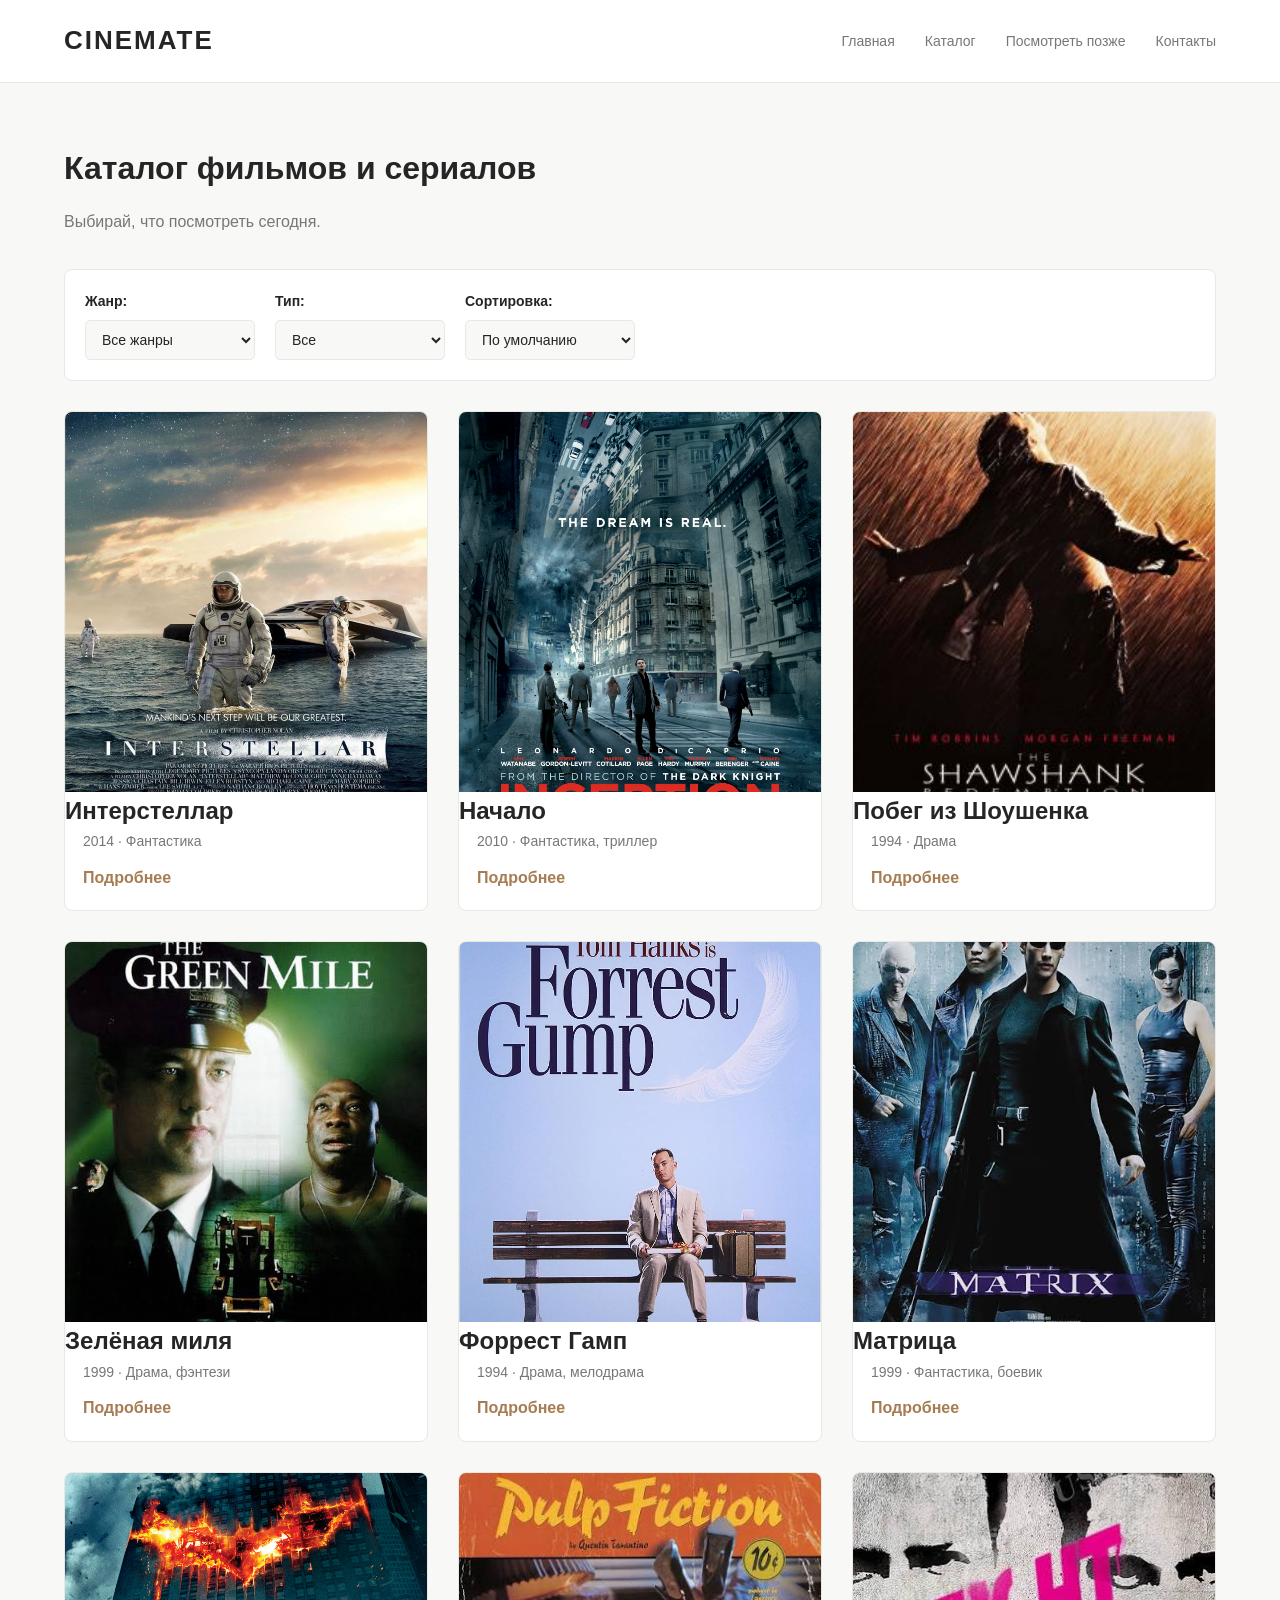
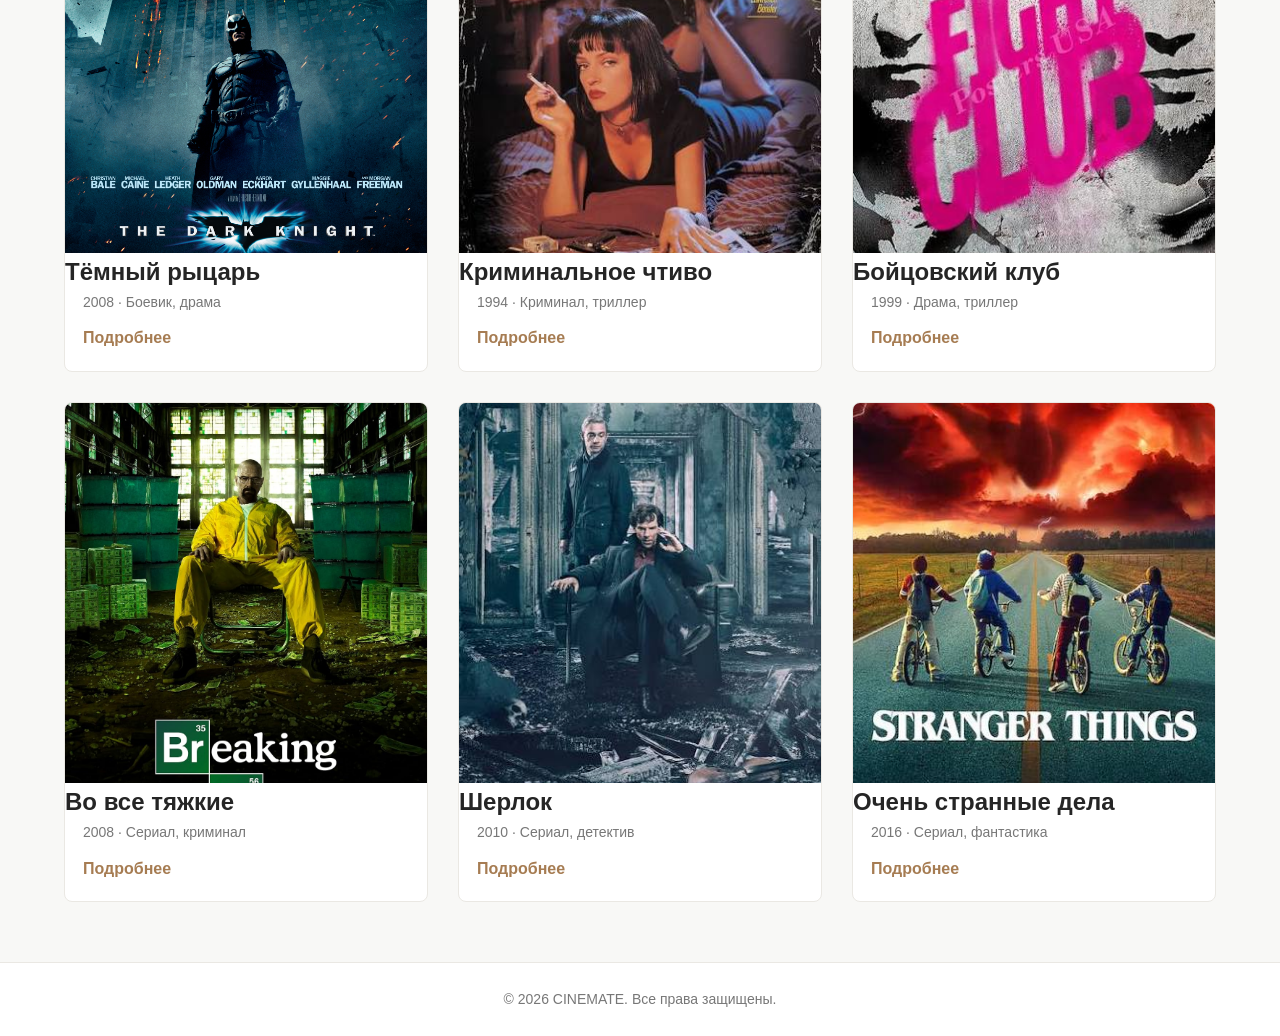
==== catalog.html @ 34283416 "Initial commit: CINEMATE PR1" ====
<!DOCTYPE html>
<html lang="ru">
<head>
    <meta charset="UTF-8">
    <meta name="viewport" content="width=device-width, initial-scale=1.0">
    <title>Каталог — CINEMATE</title>
    <link rel="stylesheet" href="css/style.css">
</head>
<body>

    <header class="header">
        <div class="container">
            <a href="index.html" class="logo">CINEMATE</a>

            <nav class="navigation">
                <ul>
                    <li><a href="index.html">Главная</a></li>
                    <li><a href="catalog.html">Каталог</a></li>
                    <li><a href="watchlist.html">Посмотреть позже</a></li>
                    <li><a href="contacts.html">Контакты</a></li>
                </ul>
            </nav>
        </div>
    </header>

    <main>
        <section class="catalog">
            <div class="container">
                <h1>Каталог фильмов и сериалов</h1>
<p>Выбирай, что посмотреть сегодня.</p>

<!-- Фильтрация и сортировка -->
<div class="catalog-controls">

    <div class="filter-group">
        <label for="genre-filter">Жанр:</label>
        <select id="genre-filter" name="genre">
            <option value="all">Все жанры</option>
            <option value="fantasy">Фантастика</option>
            <option value="drama">Драма</option>
            <option value="thriller">Триллер</option>
            <option value="action">Боевик</option>
            <option value="detective">Детектив</option>
        </select>
    </div>

    <div class="filter-group">
        <label for="type-filter">Тип:</label>
        <select id="type-filter" name="type">
            <option value="all">Все</option>
            <option value="movie">Фильмы</option>
            <option value="series">Сериалы</option>
        </select>
    </div>

    <div class="filter-group">
        <label for="sort-filter">Сортировка:</label>
        <select id="sort-filter" name="sort">
            <option value="default">По умолчанию</option>
            <option value="newest">Сначала новые</option>
            <option value="oldest">Сначала старые</option>
            <option value="title">По названию</option>
        </select>
    </div>

</div>

<div class="movie-list">

                    <article class="movie-card">
                        <img src="images/movies/interstellar.jpg" alt="Постер фильма Интерстеллар">
                        <h2>Интерстеллар</h2>
                        <p>2014 · Фантастика</p>
                        <a href="movie.html">Подробнее</a>
                    </article>

                    <article class="movie-card">
                        <img src="images/movies/inception.jpg" alt="Постер фильма Начало">
                        <h2>Начало</h2>
                        <p>2010 · Фантастика, триллер</p>
                        <a href="movie.html">Подробнее</a>
                    </article>

                    <article class="movie-card">
                        <img src="images/movies/shawshank.jpg" alt="Постер фильма Побег из Шоушенка">
                        <h2>Побег из Шоушенка</h2>
                        <p>1994 · Драма</p>
                        <a href="movie.html">Подробнее</a>
                    </article>

                    <article class="movie-card">
                        <img src="images/movies/green-mile.jpg" alt="Постер фильма Зелёная миля">
                        <h2>Зелёная миля</h2>
                        <p>1999 · Драма, фэнтези</p>
                        <a href="movie.html">Подробнее</a>
                    </article>

                    <article class="movie-card">
                        <img src="images/movies/forrest-gump.jpg" alt="Постер фильма Форрест Гамп">
                        <h2>Форрест Гамп</h2>
                        <p>1994 · Драма, мелодрама</p>
                        <a href="movie.html">Подробнее</a>
                    </article>

                    <article class="movie-card">
                        <img src="images/movies/matrix.jpg" alt="Постер фильма Матрица">
                        <h2>Матрица</h2>
                        <p>1999 · Фантастика, боевик</p>
                        <a href="movie.html">Подробнее</a>
                    </article>

                    <article class="movie-card">
                        <img src="images/movies/dark-knight.jpg" alt="Постер фильма Тёмный рыцарь">
                        <h2>Тёмный рыцарь</h2>
                        <p>2008 · Боевик, драма</p>
                        <a href="movie.html">Подробнее</a>
                    </article>

                    <article class="movie-card">
                        <img src="images/movies/pulp-fiction.jpg" alt="Постер фильма Криминальное чтиво">
                        <h2>Криминальное чтиво</h2>
                        <p>1994 · Криминал, триллер</p>
                        <a href="movie.html">Подробнее</a>
                    </article>

                    <article class="movie-card">
                        <img src="images/movies/fight-club.jpg" alt="Постер фильма Бойцовский клуб">
                        <h2>Бойцовский клуб</h2>
                        <p>1999 · Драма, триллер</p>
                        <a href="movie.html">Подробнее</a>
                    </article>

                    <article class="movie-card">
                        <img src="images/movies/breaking-bad.jpg" alt="Постер сериала Во все тяжкие">
                        <h2>Во все тяжкие</h2>
                        <p>2008 · Сериал, криминал</p>
                        <a href="movie.html">Подробнее</a>
                    </article>

                    <article class="movie-card">
                        <img src="images/movies/sherlock.jpg" alt="Постер сериала Шерлок">
                        <h2>Шерлок</h2>
                        <p>2010 · Сериал, детектив</p>
                        <a href="movie.html">Подробнее</a>
                    </article>

                    <article class="movie-card">
                        <img src="images/movies/stranger-things.jpg" alt="Постер сериала Очень странные дела">
                        <h2>Очень странные дела</h2>
                        <p>2016 · Сериал, фантастика</p>
                        <a href="movie.html">Подробнее</a>
                    </article>

                </div>
            </div>
        </section>
    </main>

    <footer class="footer">
        <div class="container">
            <p>© 2026 CINEMATE. Все права защищены.</p>
        </div>
    </footer>

</body>
</html>
---- css/style.css ----
/* =================================
   1. Основные настройки
================================= */

:root {
    --color-background: #F8F8F6;
    --color-white: #FFFFFF;
    --color-text: #252525;
    --color-secondary: #777777;
    --color-accent: #A67C52;
    --color-border: #EAE8E3;

    --container-width: 1200px;
}

* {
    margin: 0;
    padding: 0;
    box-sizing: border-box;
}

body {
    font-family: Arial, sans-serif;
    background-color: var(--color-background);
    color: var(--color-text);
    line-height: 1.6;
}

a {
    text-decoration: none;
    color: inherit;
}

.container {
    width: 90%;
    max-width: var(--container-width);
    margin: 0 auto;
}


/* =================================
   2. Шапка сайта
================================= */

.header {
    background-color: var(--color-white);
    border-bottom: 1px solid var(--color-border);
    padding: 20px 0;
}

.header .container {
    display: flex;
    justify-content: space-between;
    align-items: center;
}

.logo {
    display: flex;
    align-items: center;
    gap: 9px;
    font-size: 26px;
    font-weight: bold;
    letter-spacing: 2px;
    text-decoration: none;
}

.logo-icon {
    display: inline-flex;
    align-items: center;
    justify-content: center;
    width: 32px;
    height: 32px;
    background-color: var(--color-accent);
    color: var(--color-white);
    border-radius: 6px;
    font-size: 21px;
    letter-spacing: 0;
}
.navigation ul {
    display: flex;
    list-style: none;
    gap: 30px;
}

.navigation a {
    font-size: 14px;
    color: var(--color-secondary);
    transition: color 0.3s;
}

.navigation a:hover {
    color: var(--color-accent);
}


/* =================================
   3. Приветственный блок
================================= */

.hero {
    padding: 100px 0;
    text-align: center;
    background-color: #F0EEE9;
}

.hero h1 {
    font-size: 42px;
    margin-bottom: 20px;
}

.hero p {
    font-size: 18px;
    color: var(--color-secondary);
    margin-bottom: 30px;
}

.button {
    display: inline-block;
    background-color: var(--color-accent);
    color: var(--color-white);
    padding: 12px 28px;
    border-radius: 5px;
    transition: background-color 0.3s;
}

.button:hover {
    background-color: #86613E;
}


/* =================================
   4. Популярные фильмы
================================= */

.popular {
    padding: 70px 0;
}

.popular h2 {
    font-size: 30px;
    margin-bottom: 35px;
}

.movie-list {
    display: grid;
    grid-template-columns: repeat(3, 1fr);
    gap: 30px;
}

.movie-card {
    background-color: var(--color-white);
    border: 1px solid var(--color-border);
    border-radius: 8px;
    overflow: hidden;
    padding-bottom: 20px;
    transition: transform 0.3s;
}

.movie-card:hover {
    transform: translateY(-5px);
}

.movie-card img {
    width: 100%;
    height: 380px;
    object-fit: cover;
    display: block;
}

.movie-card h3 {
    font-size: 20px;
    margin: 18px 18px 5px;
}

.movie-card p {
    color: var(--color-secondary);
    font-size: 14px;
    margin: 0 18px 12px;
}

.movie-card a {
    display: inline-block;
    color: var(--color-accent);
    font-weight: bold;
    margin-left: 18px;
}


/* =================================
   5. Подвал сайта
================================= */

.footer {
    background-color: var(--color-white);
    border-top: 1px solid var(--color-border);
    padding: 25px 0;
    text-align: center;
}

.footer p {
    color: var(--color-secondary);
    font-size: 14px;
}


/* =================================
   6. Адаптация для мобильных устройств
================================= */

@media (max-width: 768px) {

    .header .container {
        flex-direction: column;
        gap: 15px;
    }

    .navigation ul {
        flex-wrap: wrap;
        justify-content: center;
        gap: 15px;
    }

    .hero {
        padding: 65px 0;
    }

    .hero h1 {
        font-size: 30px;
    }

    .movie-list {
        grid-template-columns: repeat(2, 1fr);
        gap: 15px;
    }

    .movie-card img {
        height: 260px;
    }
}

@media (max-width: 480px) {

    .movie-list {
        grid-template-columns: 1fr;
    }

    .movie-card img {
        height: 350px;
    }

    .hero h1 {
        font-size: 26px;
    }
}

/* =================================
   7. Каталог фильмов
================================= */

.catalog,
.watchlist,
.contacts,
.movie-details {
    padding: 60px 0;
}

.catalog h1,
.watchlist h1,
.contacts h1,
.movie-details h1 {
    font-size: 32px;
    margin-bottom: 15px;
}

.catalog > .container > p,
.watchlist > .container > p,
.contacts > .container > p {
    color: var(--color-secondary);
    margin-bottom: 35px;
}

/* =================================
   8. Страница отдельного фильма
================================= */

.movie-info {
    display: flex;
    align-items: flex-start;
    gap: 40px;
    margin: 30px 0;
}

.movie-info > img {
    width: 320px;
    max-height: 480px;
    object-fit: cover;
    border-radius: 8px;
}

.movie-description {
    flex: 1;
}

.movie-description p {
    margin-bottom: 12px;
}

.movie-description h2 {
    margin: 25px 0 12px;
}

.movie-description .button {
    border: none;
    cursor: pointer;
    font-size: 15px;
    margin-top: 20px;
}

.movie-details > .container > a {
    color: var(--color-accent);
}

/* =================================
   9. Список «Посмотреть позже»
================================= */

.watchlist-note {
    margin-top: 30px;
    font-size: 14px;
}

/* =================================
   10. Форма обратной связи
================================= */

.contact-form {
    max-width: 650px;
    margin-top: 35px;
}

.form-group {
    margin-bottom: 20px;
}

.form-group label {
    display: block;
    margin-bottom: 8px;
    font-weight: bold;
}

.form-group input,
.form-group textarea {
    width: 100%;
    padding: 12px;
    border: 1px solid var(--color-border);
    border-radius: 5px;
    font-family: inherit;
    font-size: 15px;
    background-color: var(--color-white);
}

.form-group textarea {
    resize: vertical;
}

.form-group input:focus,
.form-group textarea:focus {
    outline: 2px solid var(--color-accent);
    outline-offset: 1px;
}

.contact-form button {
    border: none;
    cursor: pointer;
    font-size: 15px;
}

/* =================================
   11. Адаптация дополнительных страниц
================================= */

@media (max-width: 768px) {
    .movie-info {
        flex-direction: column;
        gap: 25px;
    }

    .movie-info > img {
        width: 100%;
        max-width: 320px;
        max-height: none;
    }
}

@media (max-width: 480px) {
    .catalog h1,
    .watchlist h1,
    .contacts h1,
    .movie-details h1 {
        font-size: 26px;
    }

    .catalog,
    .watchlist,
    .contacts,
    .movie-details {
        padding: 40px 0;
    }
    .contact-info {
    grid-template-columns: 1fr;
}
    
}

/* =================================
   12. Элементы управления каталогом
================================= */

.catalog-controls {
    display: flex;
    flex-wrap: wrap;
    gap: 20px;
    margin: 30px 0;
    padding: 20px;
    background-color: var(--color-white);
    border: 1px solid var(--color-border);
    border-radius: 8px;
}

.filter-group {
    display: flex;
    flex-direction: column;
    gap: 7px;
}

.filter-group label {
    font-size: 14px;
    font-weight: bold;
    color: var(--color-text);
}

.filter-group select {
    min-width: 170px;
    padding: 10px 12px;
    font-size: 14px;
    color: var(--color-text);
    background-color: var(--color-background);
    border: 1px solid var(--color-border);
    border-radius: 5px;
    cursor: pointer;
}

.filter-group select:focus {
    outline: 2px solid var(--color-accent);
    outline-offset: 2px;
}

/* =================================
   13. Кнопка удаления из списка
================================= */

.remove-button {
    display: block;
    margin: 12px 18px 0;
    padding: 9px 14px;
    color: var(--color-secondary);
    background-color: transparent;
    border: 1px solid var(--color-border);
    border-radius: 5px;
    font-size: 13px;
    cursor: pointer;
    transition: all 0.3s;
}

.remove-button:hover {
    color: var(--color-white);
    background-color: #A65C5C;
    border-color: #A65C5C;
}

.remove-button:focus {
    outline: 2px solid var(--color-accent);
    outline-offset: 3px;
}

/* =================================
   14. Контактная информация
================================= */

.contact-info {
    display: grid;
    grid-template-columns: repeat(2, 1fr);
    gap: 20px;
    margin-top: 30px;
}

.contact-item {
    padding: 20px;
    background-color: var(--color-white);
    border: 1px solid var(--color-border);
    border-radius: 8px;
}

.contact-item h2 {
    margin-bottom: 8px;
    font-size: 18px;
}

.contact-item p {
    color: var(--color-secondary);
}

.contact-slogan {
    grid-column: 1 / -1;
    padding: 20px;
    background-color: #F0EEE9;
    border-radius: 8px;
    text-align: center;
    font-style: italic;
}
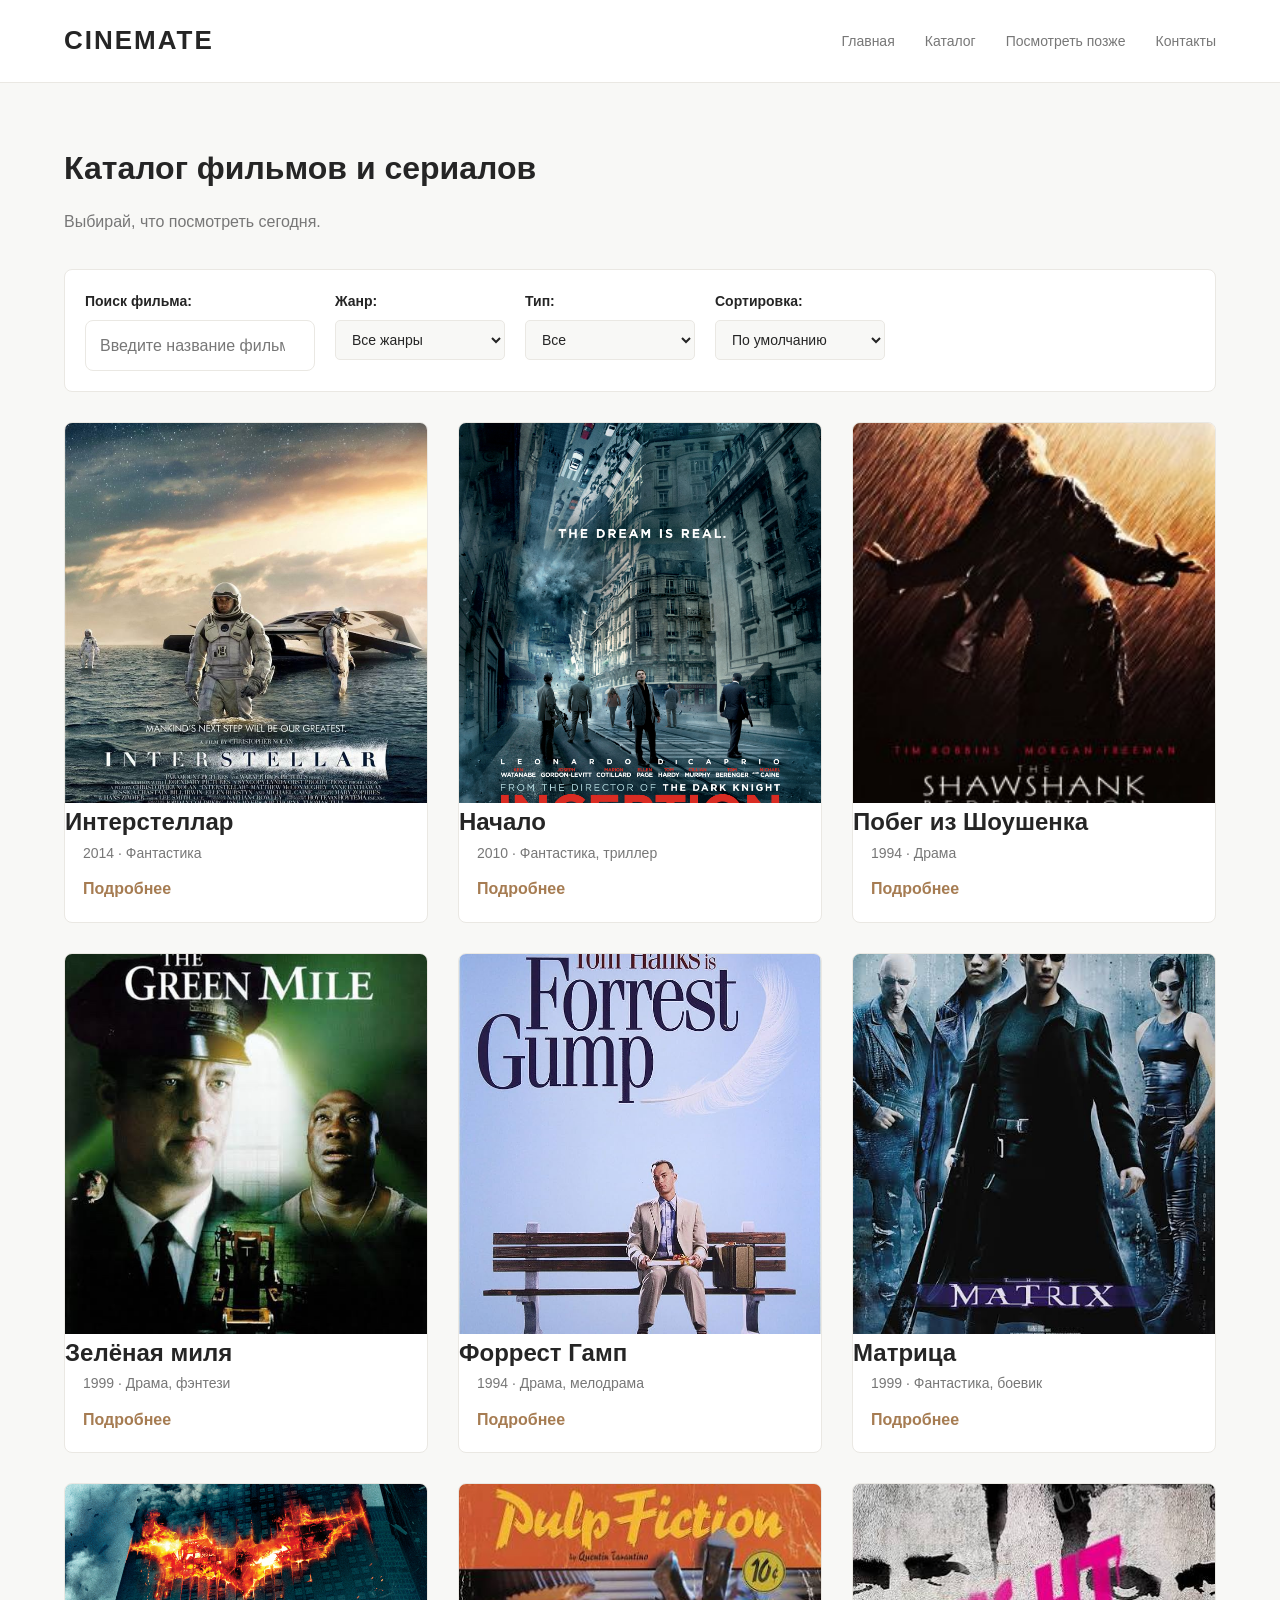
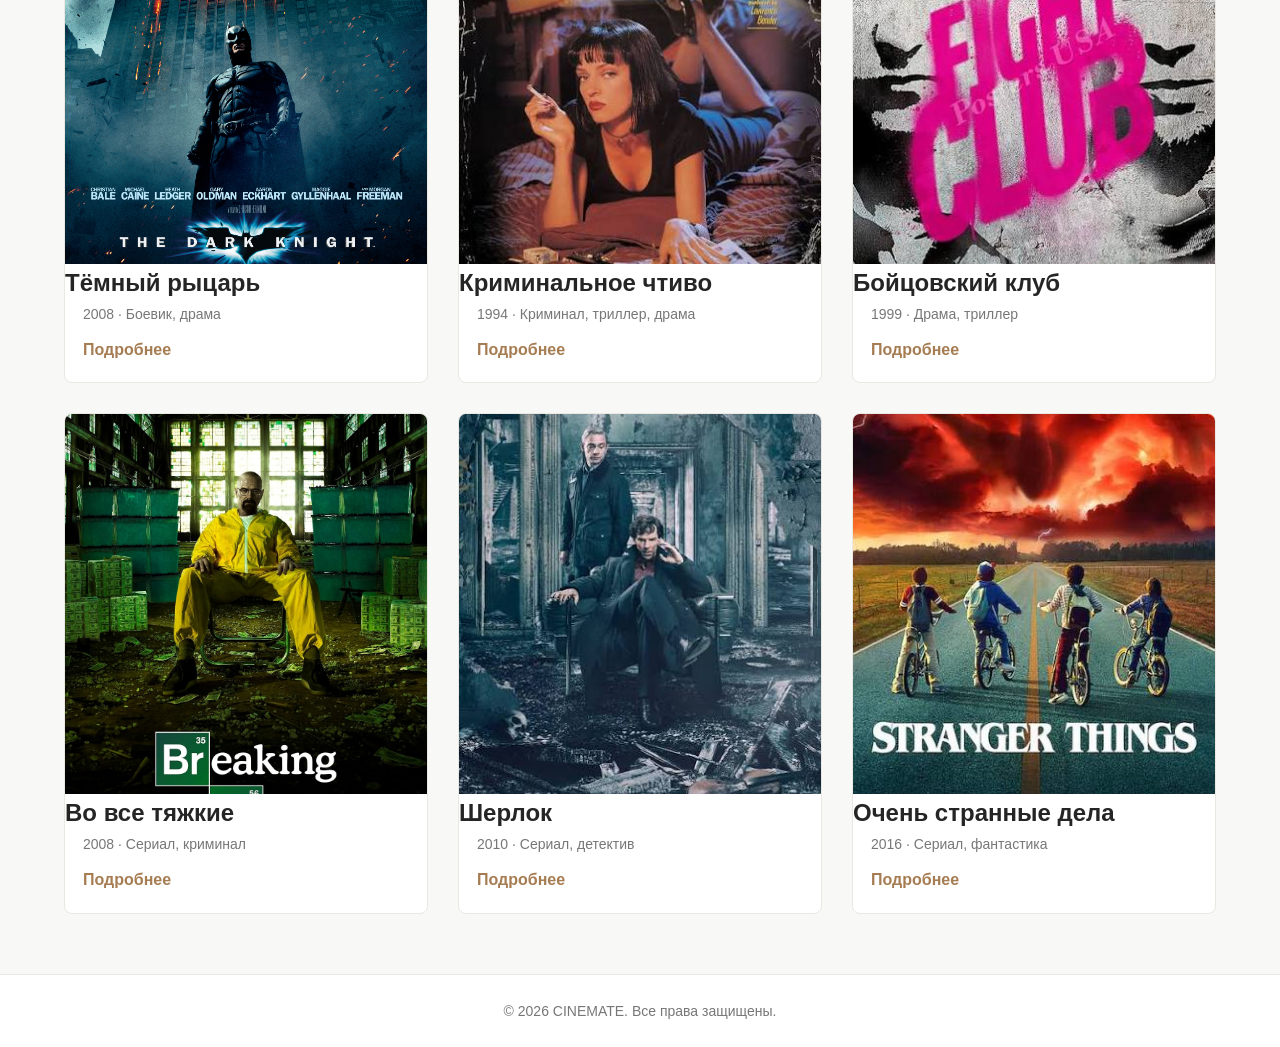
==== commit 02a6e8ed: "Implement catalog search and filters" ====
--- a/catalog.html
+++ b/catalog.html
@@ -6,6 +6,7 @@
     <meta name="viewport" content="width=device-width, initial-scale=1.0">
     <title>Каталог — CINEMATE</title>
     <link rel="stylesheet" href="css/style.css">
+    <script src="js/catalog.js" defer></script>
 </head>
 <body>
 
@@ -32,16 +33,31 @@
 
 <!-- Фильтрация и сортировка -->
 <div class="catalog-controls">
+    <div class="filter-group">
+
+    <label for="catalog-search">Поиск фильма:</label>
+
+    <input
+        type="search"
+        id="catalog-search"
+        name="search"
+        placeholder="Введите название фильма..."
+        autocomplete="off"
+    >
+
+</div>
 
     <div class="filter-group">
         <label for="genre-filter">Жанр:</label>
         <select id="genre-filter" name="genre">
             <option value="all">Все жанры</option>
-            <option value="fantasy">Фантастика</option>
+            <option value="sci-fi">Фантастика</option>
+            <option value="fantasy">Фэнтези</option>
             <option value="drama">Драма</option>
             <option value="thriller">Триллер</option>
             <option value="action">Боевик</option>
             <option value="detective">Детектив</option>
+            <option value="crime">Криминал</option>
         </select>
     </div>
 
@@ -68,84 +84,120 @@
 
 <div class="movie-list">
 
-                    <article class="movie-card">
+                    <article class="movie-card"
+                    data-genre="sci-fi"
+                    data-type="movie"
+                    data-year="2014">
                         <img src="images/movies/interstellar.jpg" alt="Постер фильма Интерстеллар">
                         <h2>Интерстеллар</h2>
                         <p>2014 · Фантастика</p>
                         <a href="movie.html">Подробнее</a>
                     </article>
 
-                    <article class="movie-card">
+                    <article class="movie-card"
+                    data-genre="sci-fi thriller"
+                    data-type="movie"
+                    data-year="2010">
                         <img src="images/movies/inception.jpg" alt="Постер фильма Начало">
                         <h2>Начало</h2>
                         <p>2010 · Фантастика, триллер</p>
                         <a href="movie.html">Подробнее</a>
                     </article>
 
-                    <article class="movie-card">
+                    <article class="movie-card"
+                    data-genre="drama"
+                    data-type="movie"
+                    data-year="1994">
                         <img src="images/movies/shawshank.jpg" alt="Постер фильма Побег из Шоушенка">
                         <h2>Побег из Шоушенка</h2>
                         <p>1994 · Драма</p>
                         <a href="movie.html">Подробнее</a>
                     </article>
 
-                    <article class="movie-card">
+                    <article class="movie-card"
+                    data-genre="drama fantasy"
+                    data-type="movie"
+                    data-year="1999">
                         <img src="images/movies/green-mile.jpg" alt="Постер фильма Зелёная миля">
                         <h2>Зелёная миля</h2>
                         <p>1999 · Драма, фэнтези</p>
                         <a href="movie.html">Подробнее</a>
                     </article>
 
-                    <article class="movie-card">
+                    <article class="movie-card"
+                    data-genre="drama"
+                    data-type="movie"
+                    data-year="1994">
                         <img src="images/movies/forrest-gump.jpg" alt="Постер фильма Форрест Гамп">
                         <h2>Форрест Гамп</h2>
                         <p>1994 · Драма, мелодрама</p>
                         <a href="movie.html">Подробнее</a>
                     </article>
 
-                    <article class="movie-card">
+                    <article class="movie-card"
+                    data-genre="sci-fi action"
+                    data-type="movie"
+                    data-year="1999">
                         <img src="images/movies/matrix.jpg" alt="Постер фильма Матрица">
                         <h2>Матрица</h2>
                         <p>1999 · Фантастика, боевик</p>
                         <a href="movie.html">Подробнее</a>
                     </article>
 
-                    <article class="movie-card">
+                    <article class="movie-card"
+                    data-genre="action thriller crime"
+                    data-type="movie"
+                    data-year="2008">
                         <img src="images/movies/dark-knight.jpg" alt="Постер фильма Тёмный рыцарь">
                         <h2>Тёмный рыцарь</h2>
                         <p>2008 · Боевик, драма</p>
                         <a href="movie.html">Подробнее</a>
                     </article>
 
-                    <article class="movie-card">
+                    <article class="movie-card"
+                    data-genre="crime drama"
+                    data-type="movie"
+                    data-year="1994">
                         <img src="images/movies/pulp-fiction.jpg" alt="Постер фильма Криминальное чтиво">
                         <h2>Криминальное чтиво</h2>
-                        <p>1994 · Криминал, триллер</p>
-                        <a href="movie.html">Подробнее</a>
-                    </article>
-
-                    <article class="movie-card">
+                        <p>1994 · Криминал, триллер, драма</p>
+                        <a href="movie.html">Подробнее</a>
+                    </article>
+
+                    <article class="movie-card"
+                    data-genre="drama thriller"
+                    data-type="movie"
+                    data-year="1999">
                         <img src="images/movies/fight-club.jpg" alt="Постер фильма Бойцовский клуб">
                         <h2>Бойцовский клуб</h2>
                         <p>1999 · Драма, триллер</p>
                         <a href="movie.html">Подробнее</a>
                     </article>
 
-                    <article class="movie-card">
+                    <article class="movie-card"
+                    data-genre="drama crime"
+                    data-type="series"
+                    data-year="2008">
                         <img src="images/movies/breaking-bad.jpg" alt="Постер сериала Во все тяжкие">
                         <h2>Во все тяжкие</h2>
                         <p>2008 · Сериал, криминал</p>
                         <a href="movie.html">Подробнее</a>
                     </article>
 
-                    <article class="movie-card">
+                    <article class="movie-card"
+                    data-genre="detective crime drama"
+                    data-type="series"
+                    data-year="2010">
                         <img src="images/movies/sherlock.jpg" alt="Постер сериала Шерлок">
                         <h2>Шерлок</h2>
                         <p>2010 · Сериал, детектив</p>
                         <a href="movie.html">Подробнее</a>
                     </article>
 
-                    <article class="movie-card">
+                    <article class="movie-card"
+                    data-genre="sci-fi thriller"
+                    data-type="series"
+                    data-year="2016">
                         <img src="images/movies/stranger-things.jpg" alt="Постер сериала Очень странные дела">
                         <h2>Очень странные дела</h2>
                         <p>2016 · Сериал, фантастика</p>
--- a/css/style.css
+++ b/css/style.css
@@ -518,4 +518,30 @@
     border-radius: 8px;
     text-align: center;
     font-style: italic;
+}
+/* Поле поиска в каталоге */
+#catalog-search {
+    width: 100%;
+    padding: 12px 14px;
+    border: 1px solid var(--color-border);
+    border-radius: 8px;
+    background-color: var(--color-white);
+    color: var(--color-text);
+    font: inherit;
+    box-sizing: border-box;
+}
+
+/* Подсказка внутри поля */
+#catalog-search::placeholder {
+    color: var(--color-secondary);
+}
+
+/* Выделение поля при клавиатурном фокусе */
+#catalog-search:focus-visible {
+    outline: 2px solid var(--color-accent);
+    outline-offset: 2px;
+}
+/* Скрытие карточек, не соответствующих поиску */
+.movie-card.is-hidden {
+    display: none;
 }
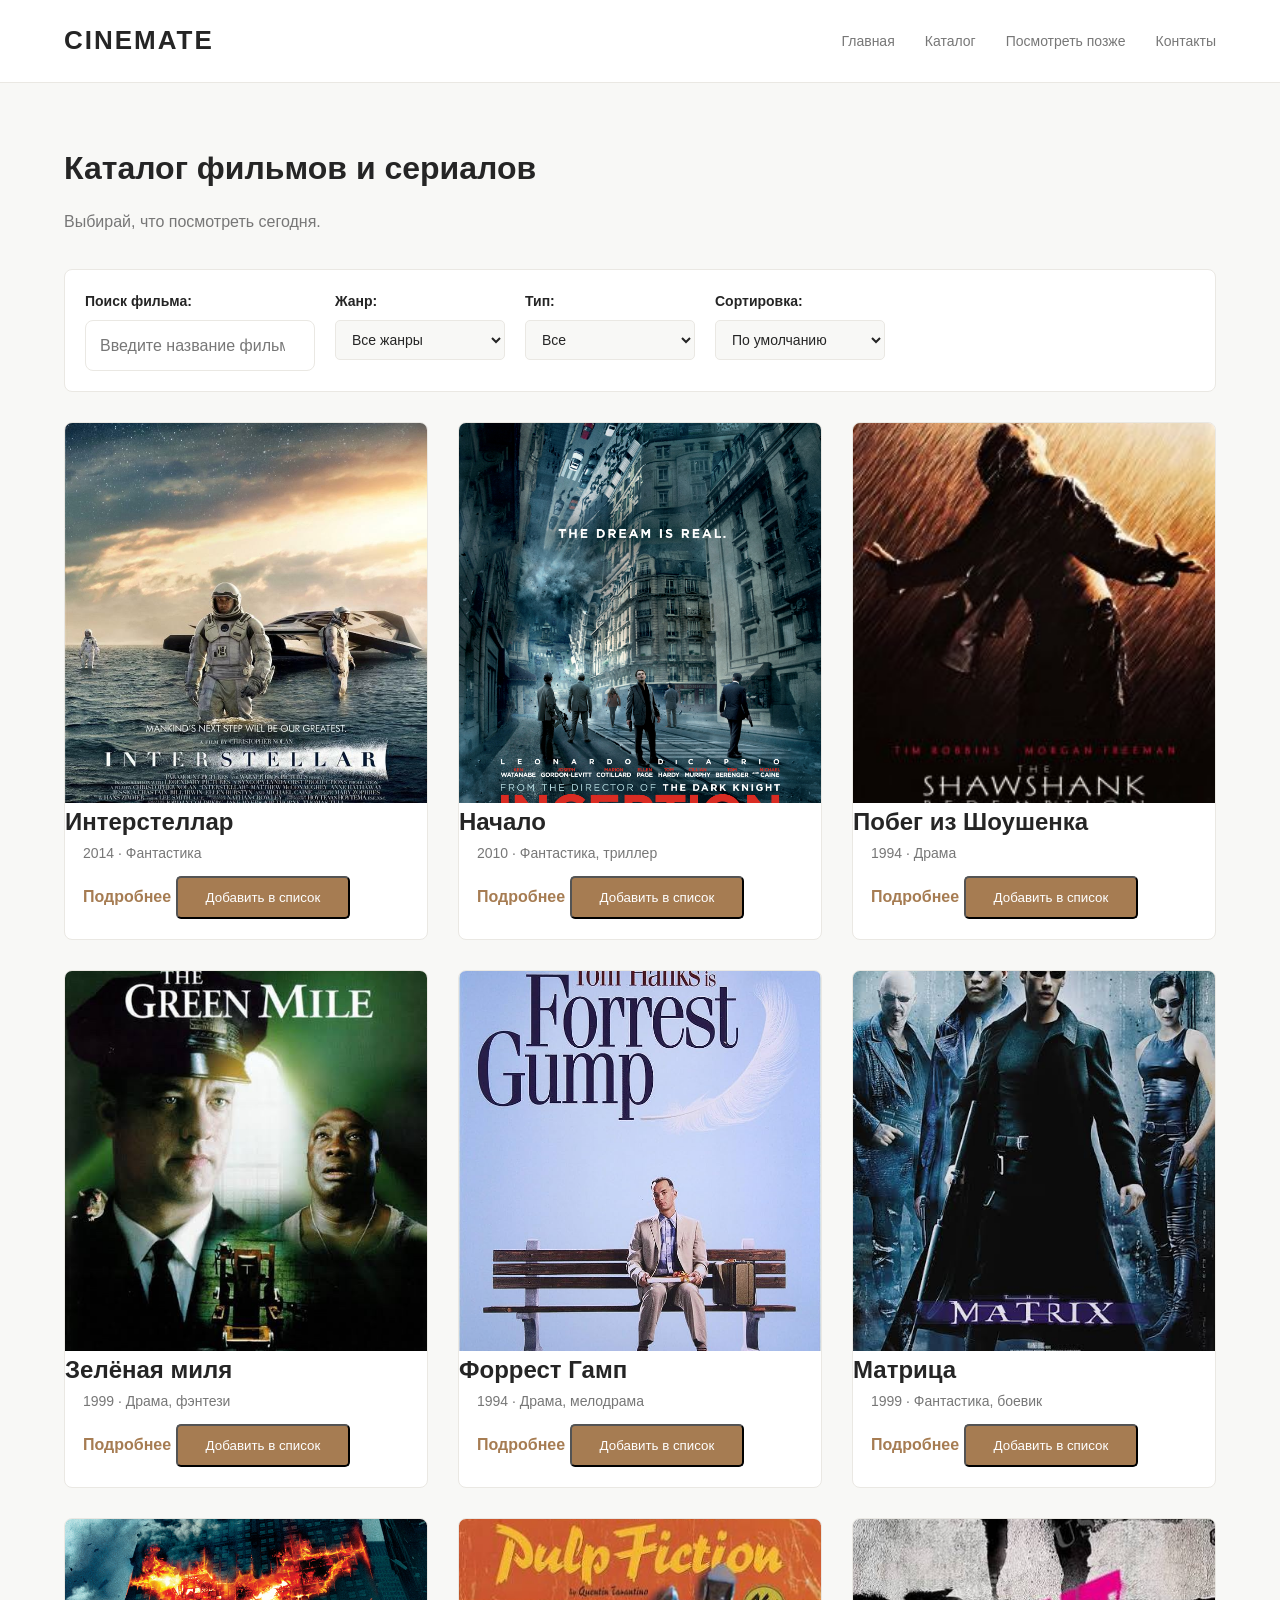
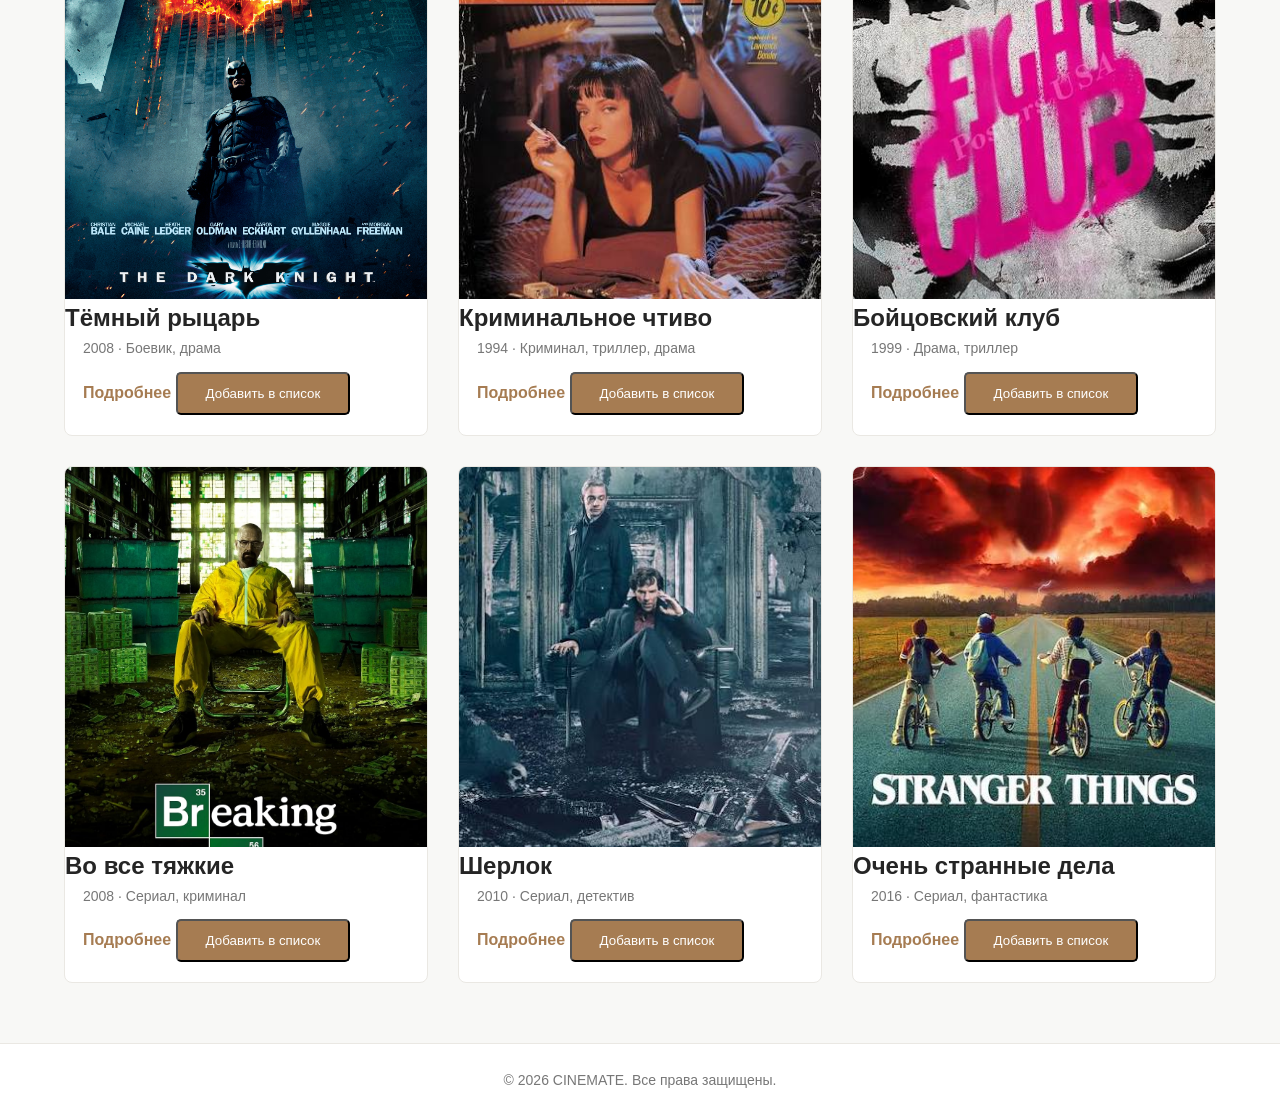
==== commit 210be7df: "Implement watchlist functionality" ====
--- a/catalog.html
+++ b/catalog.html
@@ -85,6 +85,7 @@
 <div class="movie-list">
 
                     <article class="movie-card"
+                    data-movie-id="interstellar"
                     data-genre="sci-fi"
                     data-type="movie"
                     data-year="2014">
@@ -92,19 +93,32 @@
                         <h2>Интерстеллар</h2>
                         <p>2014 · Фантастика</p>
                         <a href="movie.html">Подробнее</a>
-                    </article>
-
-                    <article class="movie-card"
+                        <button type="button" class="button add-to-watchlist">
+                            Добавить в список
+                        </button>
+                    </article>
+
+                    <article class="movie-card"
+                    data-movie-id="inception"
                     data-genre="sci-fi thriller"
                     data-type="movie"
                     data-year="2010">
-                        <img src="images/movies/inception.jpg" alt="Постер фильма Начало">
-                        <h2>Начало</h2>
-                        <p>2010 · Фантастика, триллер</p>
-                        <a href="movie.html">Подробнее</a>
-                    </article>
-
-                    <article class="movie-card"
+                    <img
+                    src="images/movies/inception.jpg"
+                    alt="Постер фильма Начало"
+                    >
+                    <h2>Начало</h2>
+                    <p>2010 · Фантастика, триллер</p>
+                    <a href="movie.html">Подробнее</a>
+
+                    <button type="button" class="button add-to-watchlist">
+                        Добавить в список
+                    </button>
+
+                    </article>
+
+                    <article class="movie-card"
+                    data-movie-id="shawshank"
                     data-genre="drama"
                     data-type="movie"
                     data-year="1994">
@@ -112,9 +126,13 @@
                         <h2>Побег из Шоушенка</h2>
                         <p>1994 · Драма</p>
                         <a href="movie.html">Подробнее</a>
-                    </article>
-
-                    <article class="movie-card"
+                        <button type="button" class="button add-to-watchlist">
+                            Добавить в список
+                        </button>
+                    </article>
+
+                    <article class="movie-card"
+                    data-movie-id="green-mile"
                     data-genre="drama fantasy"
                     data-type="movie"
                     data-year="1999">
@@ -122,9 +140,13 @@
                         <h2>Зелёная миля</h2>
                         <p>1999 · Драма, фэнтези</p>
                         <a href="movie.html">Подробнее</a>
-                    </article>
-
-                    <article class="movie-card"
+                        <button type="button" class="button add-to-watchlist">
+                            Добавить в список
+                        </button>
+                    </article>
+
+                    <article class="movie-card"
+                    data-movie-id="forrest-gump"
                     data-genre="drama"
                     data-type="movie"
                     data-year="1994">
@@ -132,9 +154,13 @@
                         <h2>Форрест Гамп</h2>
                         <p>1994 · Драма, мелодрама</p>
                         <a href="movie.html">Подробнее</a>
-                    </article>
-
-                    <article class="movie-card"
+                        <button type="button" class="button add-to-watchlist">
+                            Добавить в список
+                        </button>
+                    </article>
+
+                    <article class="movie-card"
+                    data-movie-id="matrix"
                     data-genre="sci-fi action"
                     data-type="movie"
                     data-year="1999">
@@ -142,9 +168,13 @@
                         <h2>Матрица</h2>
                         <p>1999 · Фантастика, боевик</p>
                         <a href="movie.html">Подробнее</a>
-                    </article>
-
-                    <article class="movie-card"
+                         <button type="button" class="button add-to-watchlist">
+                            Добавить в список
+                        </button>
+                    </article>
+
+                    <article class="movie-card"
+                    data-movie-id="dark-knight"
                     data-genre="action thriller crime"
                     data-type="movie"
                     data-year="2008">
@@ -152,9 +182,13 @@
                         <h2>Тёмный рыцарь</h2>
                         <p>2008 · Боевик, драма</p>
                         <a href="movie.html">Подробнее</a>
-                    </article>
-
-                    <article class="movie-card"
+                        <button type="button" class="button add-to-watchlist">
+                            Добавить в список
+                        </button>
+                    </article>
+
+                    <article class="movie-card"
+                    data-movie-id="pulp-fiction"
                     data-genre="crime drama"
                     data-type="movie"
                     data-year="1994">
@@ -162,9 +196,13 @@
                         <h2>Криминальное чтиво</h2>
                         <p>1994 · Криминал, триллер, драма</p>
                         <a href="movie.html">Подробнее</a>
-                    </article>
-
-                    <article class="movie-card"
+                        <button type="button" class="button add-to-watchlist">
+                            Добавить в список
+                        </button>
+                    </article>
+
+                    <article class="movie-card"
+                    data-movie-id="fight-club"
                     data-genre="drama thriller"
                     data-type="movie"
                     data-year="1999">
@@ -172,9 +210,13 @@
                         <h2>Бойцовский клуб</h2>
                         <p>1999 · Драма, триллер</p>
                         <a href="movie.html">Подробнее</a>
-                    </article>
-
-                    <article class="movie-card"
+                        <button type="button" class="button add-to-watchlist">
+                            Добавить в список
+                        </button>
+                    </article>
+
+                    <article class="movie-card"
+                    data-movie-id="breaking-bad"
                     data-genre="drama crime"
                     data-type="series"
                     data-year="2008">
@@ -182,9 +224,13 @@
                         <h2>Во все тяжкие</h2>
                         <p>2008 · Сериал, криминал</p>
                         <a href="movie.html">Подробнее</a>
-                    </article>
-
-                    <article class="movie-card"
+                        <button type="button" class="button add-to-watchlist">
+                            Добавить в список
+                        </button>
+                    </article>
+
+                    <article class="movie-card"
+                    data-movie-id="sherlock"
                     data-genre="detective crime drama"
                     data-type="series"
                     data-year="2010">
@@ -192,9 +238,13 @@
                         <h2>Шерлок</h2>
                         <p>2010 · Сериал, детектив</p>
                         <a href="movie.html">Подробнее</a>
-                    </article>
-
-                    <article class="movie-card"
+                        <button type="button" class="button add-to-watchlist">
+                            Добавить в список
+                        </button>
+                    </article>
+
+                    <article class="movie-card"
+                    data-movie-id="stranger-things"
                     data-genre="sci-fi thriller"
                     data-type="series"
                     data-year="2016">
@@ -202,6 +252,9 @@
                         <h2>Очень странные дела</h2>
                         <p>2016 · Сериал, фантастика</p>
                         <a href="movie.html">Подробнее</a>
+                        <button type="button" class="button add-to-watchlist">
+                            Добавить в список
+                        </button>
                     </article>
 
                 </div>
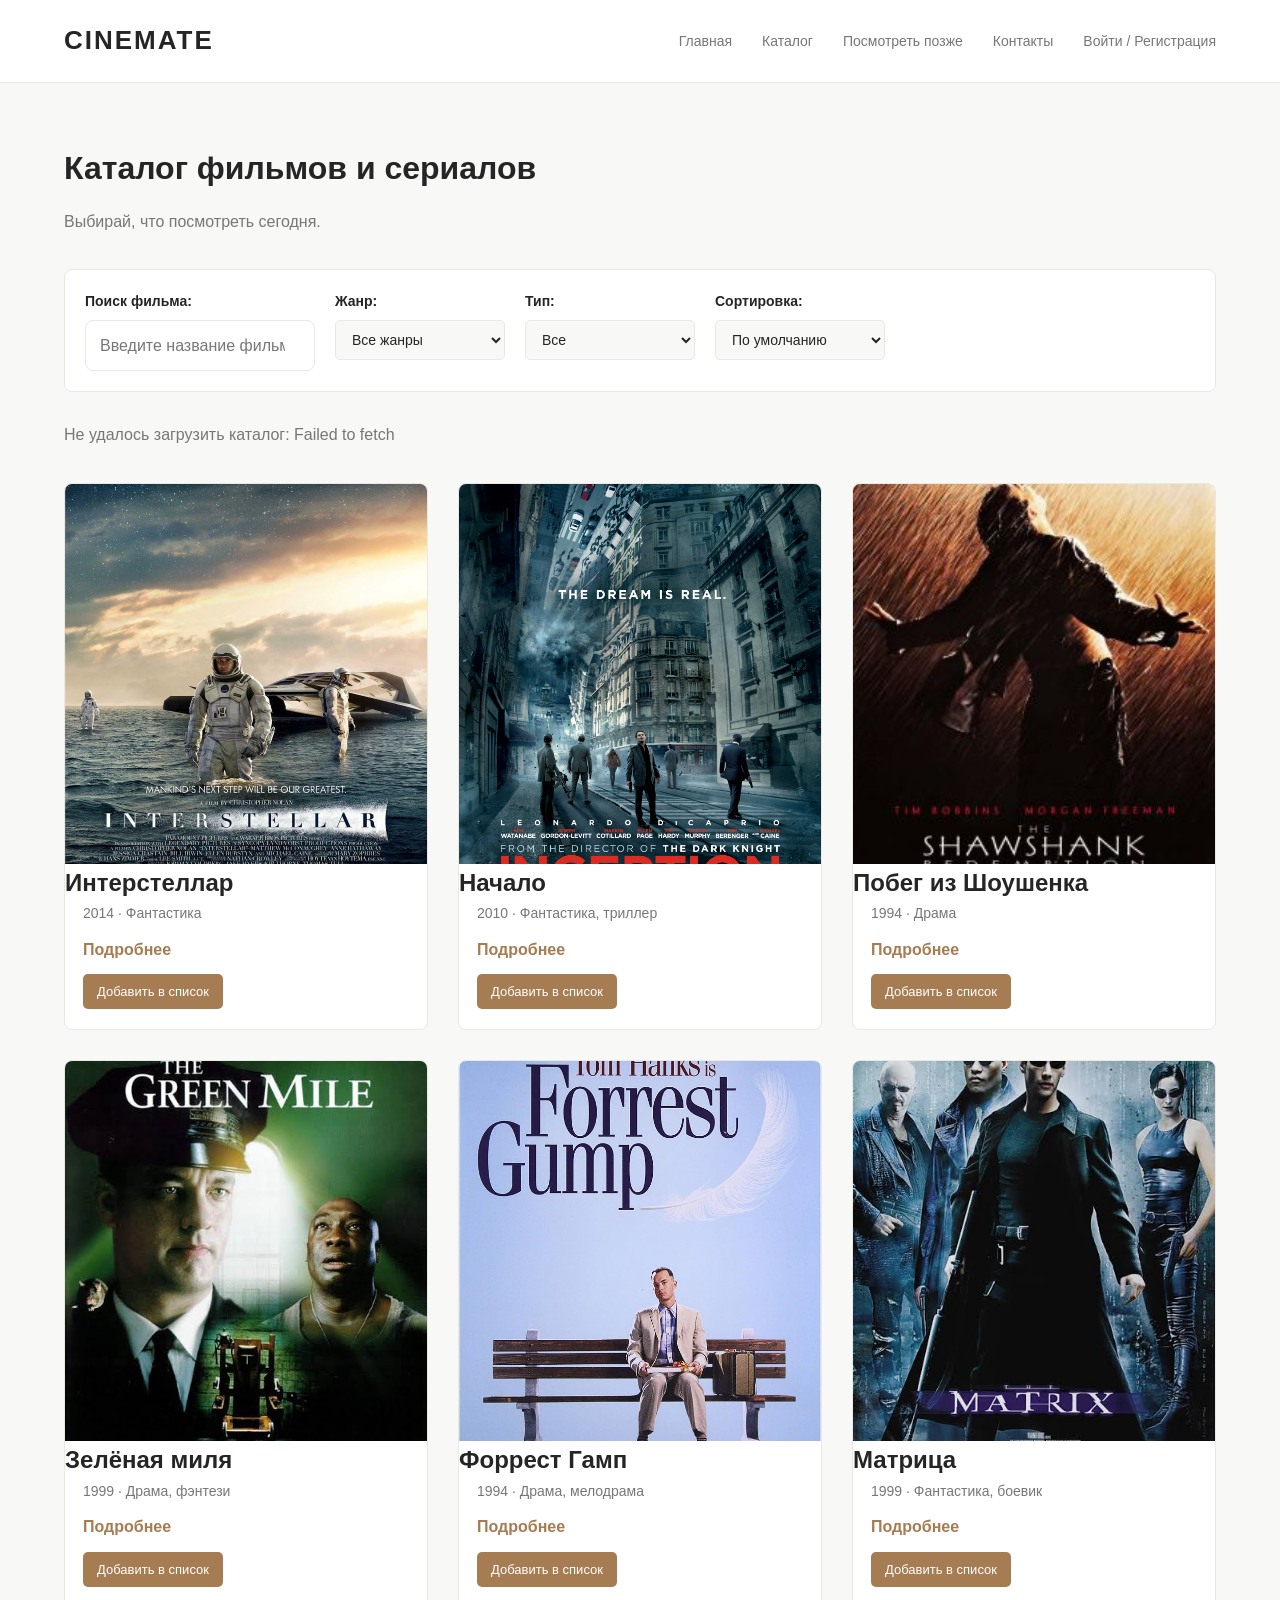
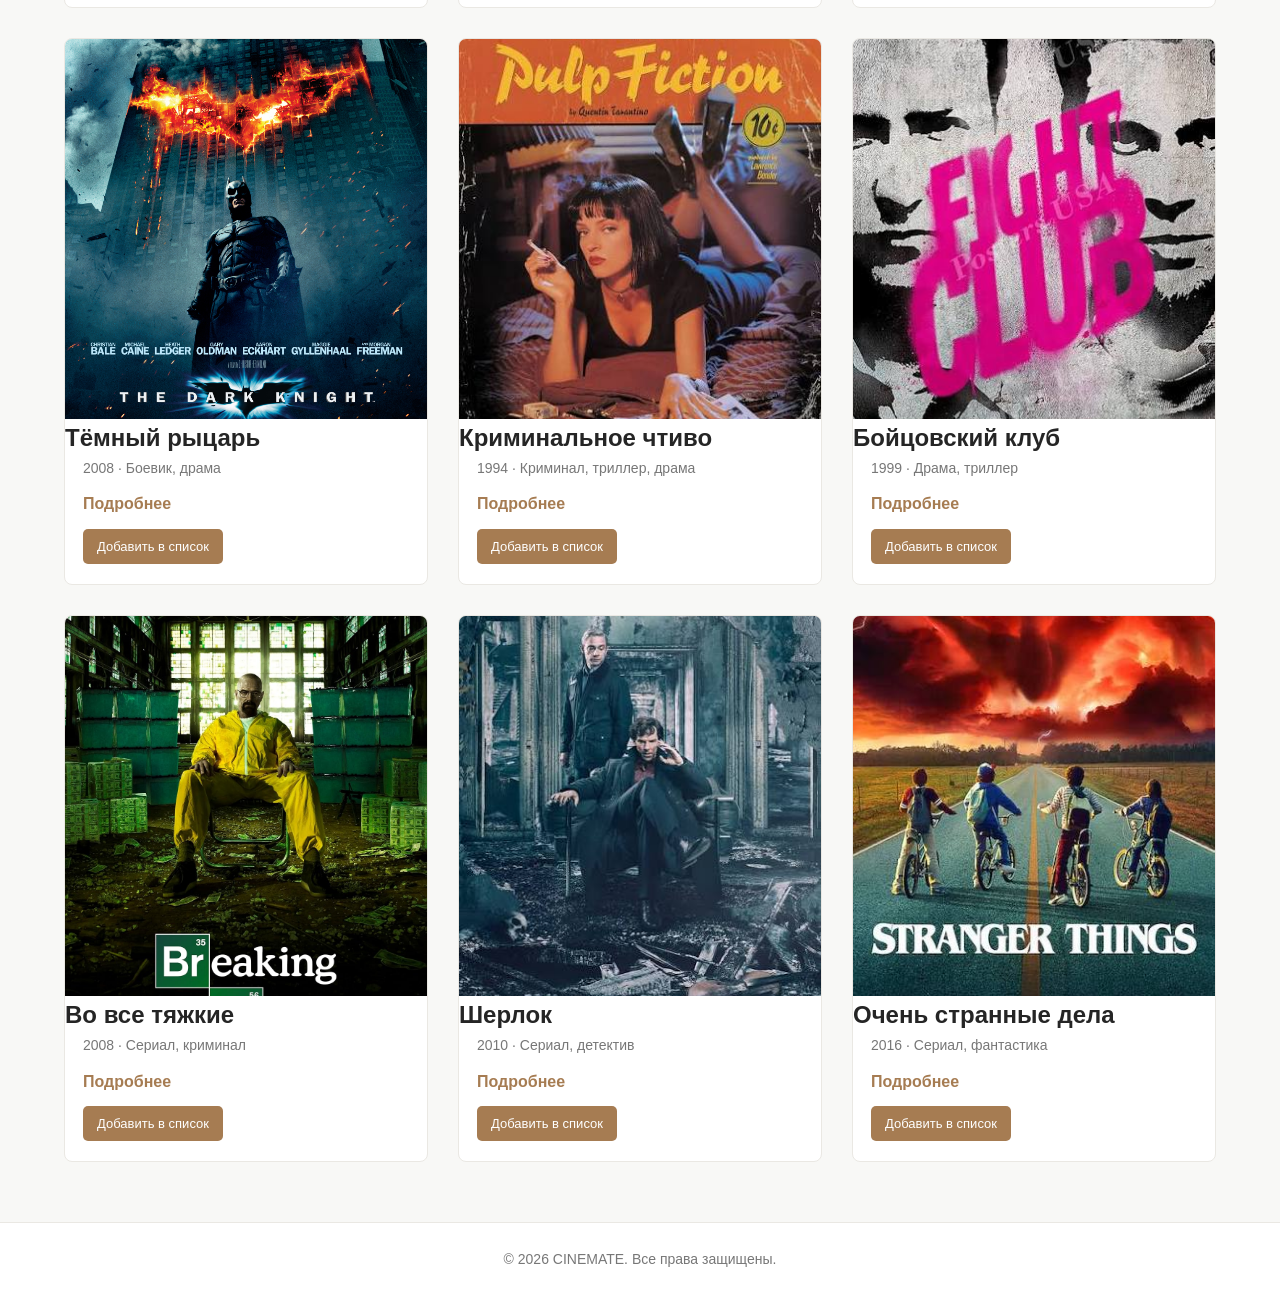
==== commit b84471bc: "Complete PR3: integrate frontend with backend API" ====
--- a/catalog.html
+++ b/catalog.html
@@ -6,6 +6,7 @@
     <meta name="viewport" content="width=device-width, initial-scale=1.0">
     <title>Каталог — CINEMATE</title>
     <link rel="stylesheet" href="css/style.css">
+    <script src="js/backend.js" defer></script>
     <script src="js/catalog.js" defer></script>
 </head>
 <body>
@@ -20,6 +21,7 @@
                     <li><a href="catalog.html">Каталог</a></li>
                     <li><a href="watchlist.html">Посмотреть позже</a></li>
                     <li><a href="contacts.html">Контакты</a></li>
+                    <li><a href="auth.html">Войти / Регистрация</a></li>
                 </ul>
             </nav>
         </div>
@@ -32,7 +34,7 @@
 <p>Выбирай, что посмотреть сегодня.</p>
 
 <!-- Фильтрация и сортировка -->
-<div class="catalog-controls">
+<form class="catalog-controls" id="catalog-filter-form">
     <div class="filter-group">
 
     <label for="catalog-search">Поиск фильма:</label>
@@ -80,7 +82,7 @@
         </select>
     </div>
 
-</div>
+</form>
 
 <div class="movie-list">
 
--- a/css/style.css
+++ b/css/style.css
@@ -544,4 +544,179 @@
 /* Скрытие карточек, не соответствующих поиску */
 .movie-card.is-hidden {
     display: none;
-}+}
+/* Форма пользовательской оценки */
+.rating-form {
+    margin-top: 24px;
+}
+
+/* Заголовок формы */
+.rating-form fieldset {
+    border: none;
+    padding: 0;
+    margin: 0 0 16px;
+}
+
+.rating-form legend {
+    font-weight: 600;
+    margin-bottom: 12px;
+}
+
+/* Варианты оценки */
+.rating-options {
+    display: flex;
+    align-items: center;
+    gap: 8px;
+    flex-wrap: wrap;
+}
+
+/* Скрываем стандартные переключатели */
+.rating-options input {
+    position: absolute;
+    opacity: 0;
+    width: 1px;
+    height: 1px;
+}
+
+/* Оформляем звёзды */
+.rating-options label {
+    cursor: pointer;
+    font-size: 20px;
+    letter-spacing: 2px;
+    padding: 8px;
+    border-radius: 6px;
+    color: #999999;
+    transition: color 0.2s ease;
+}
+
+/* Наведение */
+.rating-options label:hover {
+    color: #d5a43a;
+}
+
+/* Выбранная оценка */
+.rating-options input:checked + label {
+    color: #d5a43a;
+}
+
+/* Клавиатурный фокус */
+.rating-options input:focus-visible + label {
+    outline: 2px solid currentColor;
+    outline-offset: 3px;
+}
+
+/* Сообщение после оценки */
+#rating-message {
+    margin-top: 12px;
+    font-size: 14px;
+}
+/* Постер-заглушка для фильмов без изображения */
+.poster-placeholder {
+    width: 100%;
+    height: 380px;
+    display: flex;
+    align-items: center;
+    justify-content: center;
+    background-color: #F0EEE9;
+    color: var(--color-secondary);
+    font-size: 15px;
+    text-align: center;
+}
+
+/* Кнопка добавления в список просмотра */
+.add-to-watchlist {
+    display: block;
+    margin: 12px 18px 0;
+    padding: 10px 14px;
+    color: var(--color-white);
+    background-color: var(--color-accent);
+    border: none;
+    border-radius: 5px;
+    font-size: 13px;
+    cursor: pointer;
+    transition: background-color 0.3s;
+}
+
+.add-to-watchlist:hover {
+    background-color: #86613E;
+}
+
+.add-to-watchlist:disabled {
+    opacity: 0.65;
+    cursor: default;
+}
+
+/* Сообщения каталога */
+.catalog-message,
+.catalog-empty {
+    margin: 15px 0;
+    color: var(--color-secondary);
+}
+
+@media (max-width: 768px) {
+    .poster-placeholder {
+        height: 260px;
+    }
+}
+
+@media (max-width: 480px) {
+    .poster-placeholder {
+        height: 350px;
+    }
+}
+
+/* Страница авторизации */
+.auth-container {
+    max-width: 600px;
+    margin: 40px auto;
+    padding: 20px;
+}
+
+.auth-container h1 {
+    text-align: center;
+    margin-bottom: 30px;
+}
+
+.auth-section {
+    background-color: var(--color-white);
+    padding: 25px;
+    margin-bottom: 25px;
+    border-radius: 8px;
+    box-shadow: 0 2px 8px rgba(0, 0, 0, 0.06);
+}
+
+.auth-section h2 {
+    margin-bottom: 20px;
+}
+
+.auth-section form {
+    display: flex;
+    flex-direction: column;
+    gap: 12px;
+}
+
+.auth-section input {
+    padding: 12px;
+    border: 1px solid #D8D5CF;
+    border-radius: 5px;
+    font-size: 15px;
+}
+
+.auth-section button {
+    padding: 12px;
+    color: var(--color-white);
+    background-color: var(--color-accent);
+    border: none;
+    border-radius: 5px;
+    font-size: 15px;
+    cursor: pointer;
+}
+
+.auth-section button:hover {
+    background-color: #86613E;
+}
+
+.auth-section p {
+    color: var(--color-secondary);
+    margin-top: 5px;
+}
